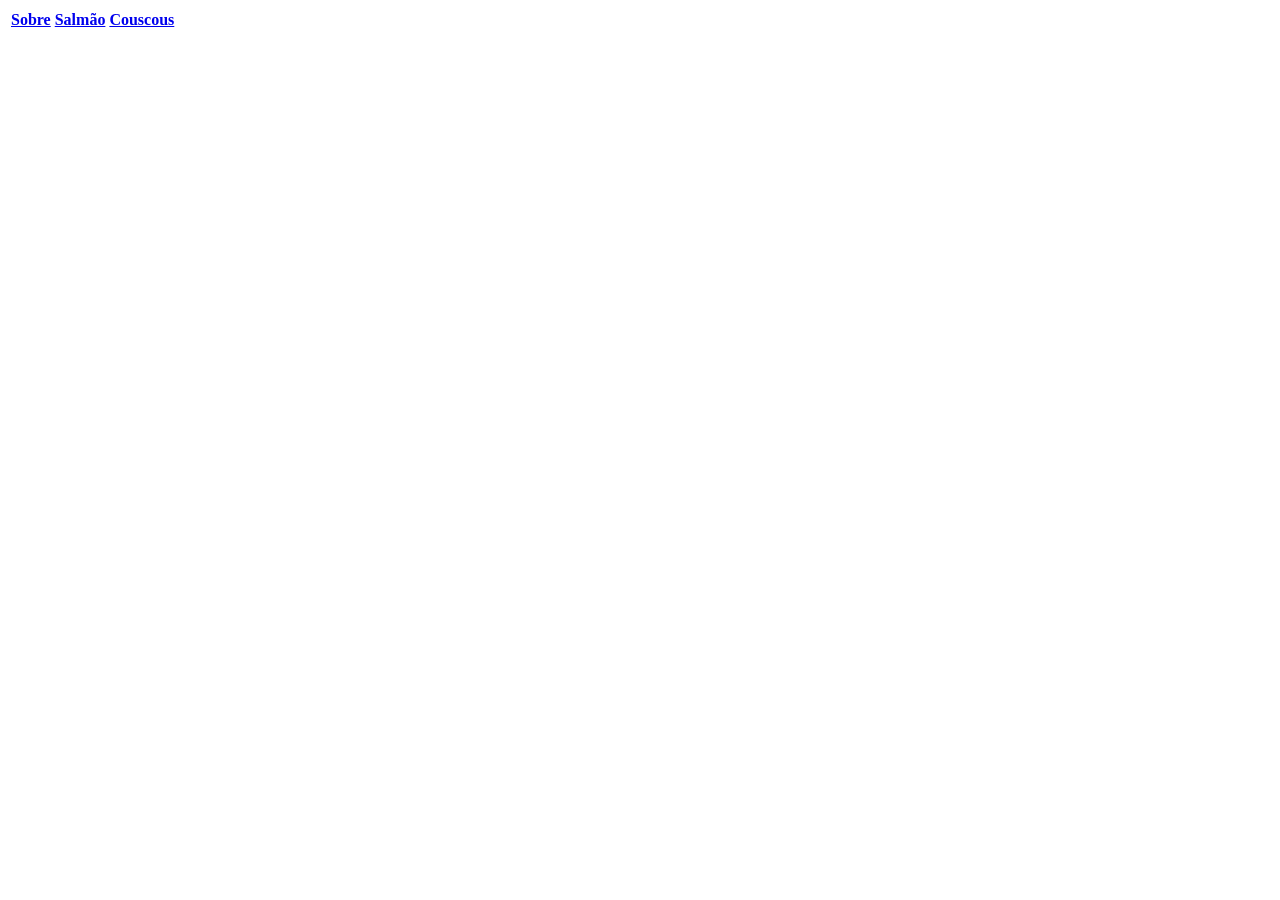
==== index.html @ 0a40d71f "Versão 1 Teste da versão 1" ====
<!DOCTYPE html>
<html>
<head>
    <meta charset="UTF-8">
    <title> Index</title>

</head>
<body>

<table>
    <tr>
        <th>
    <a href="about.html"> Sobre</a>
        </th>
        <th>
    <a href="recipes/salmon.html">Salmão</a>
        </th>
        <th>
    <a href="recipes/pasta/couscous.html"> Couscous</a>
        </th>
    </tr>
</table>

</body>
</html>
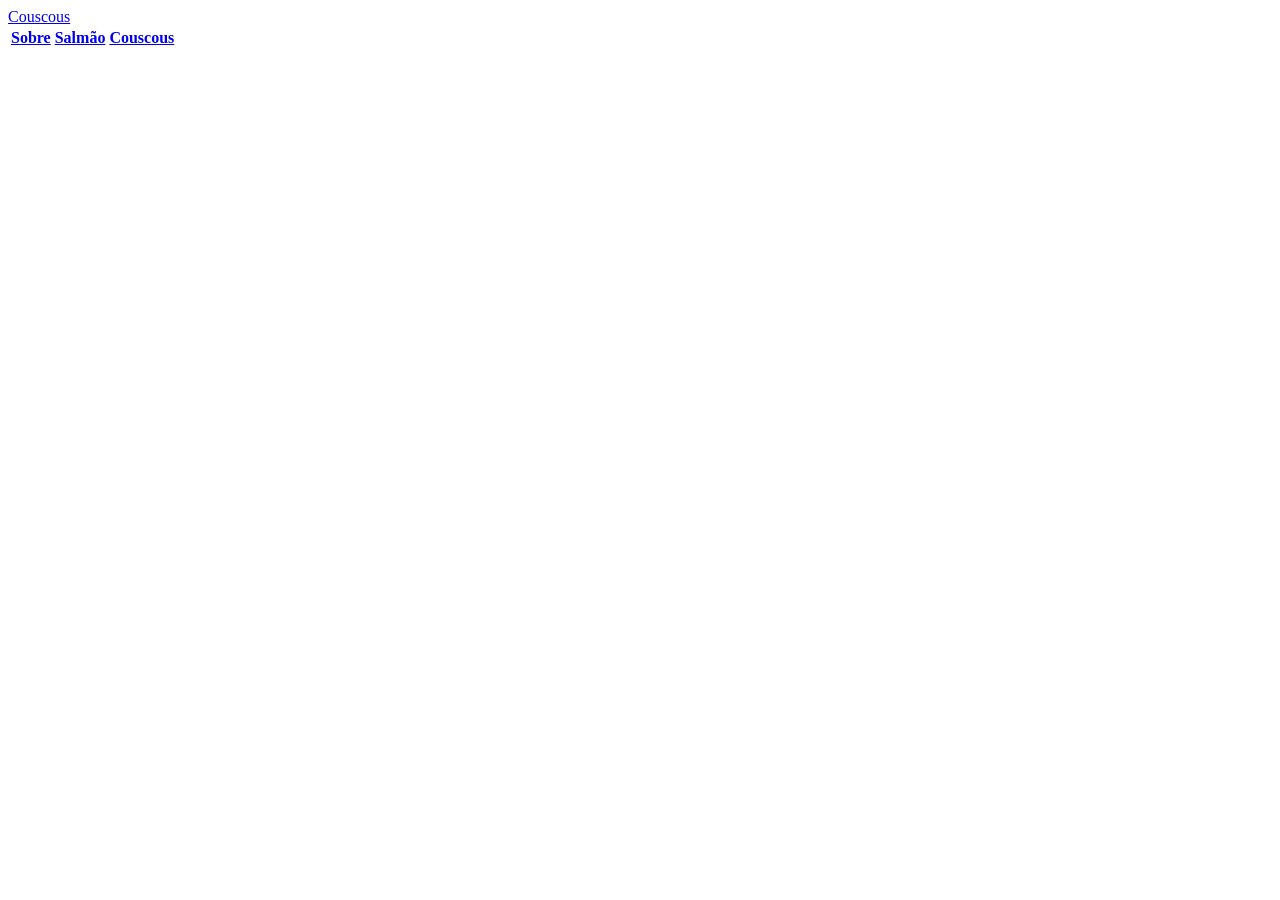
==== commit 2572ed3f: "Versão 2 Versão 2 do teste do GitHub" ====
--- a/index.html
+++ b/index.html
@@ -18,6 +18,9 @@
         <th>
     <a href="recipes/pasta/couscous.html"> Couscous</a>
         </th>
+        <a href="recipes/pasta/linguine.html"> Couscous</a>
+    </th>
+
     </tr>
 </table>
 
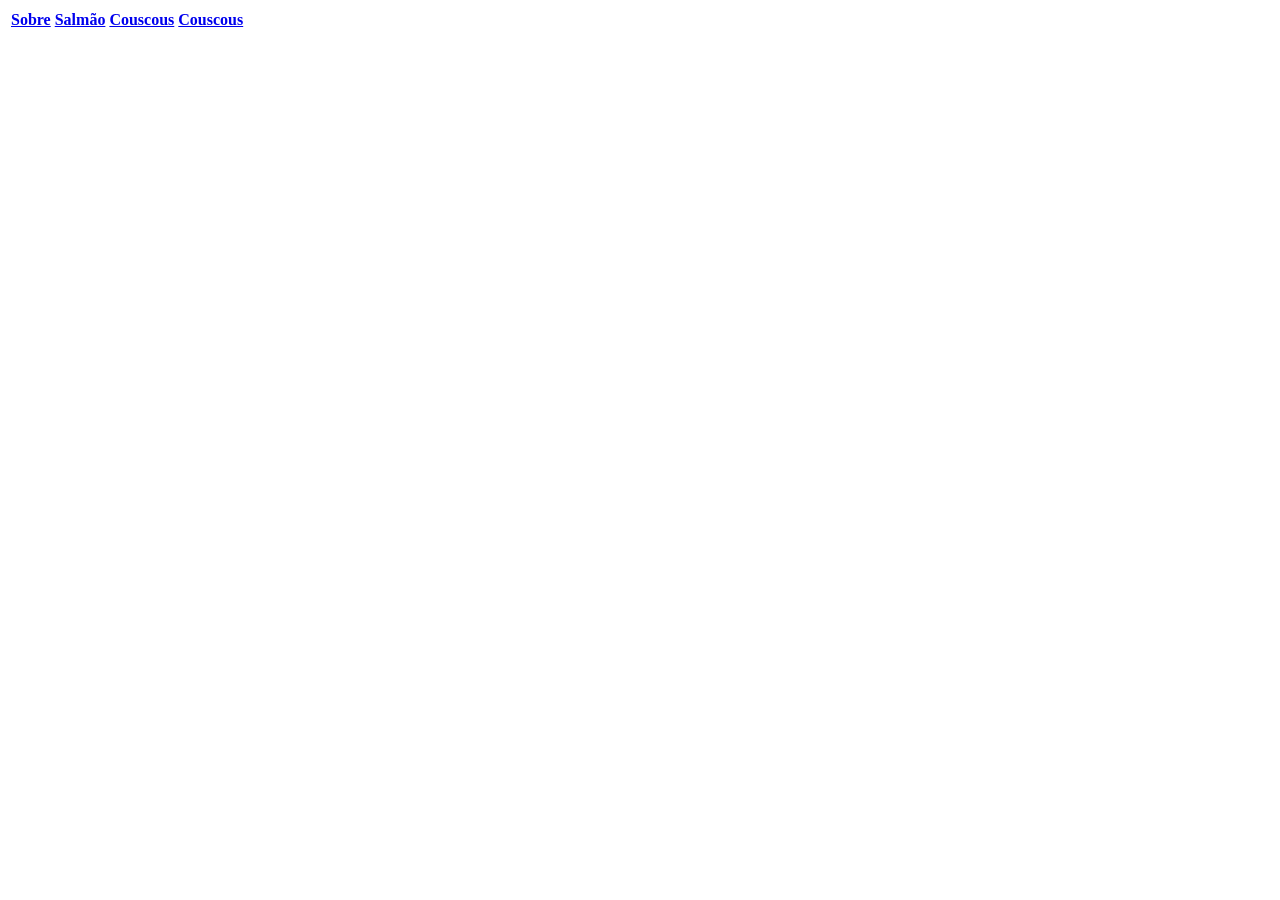
==== commit 071ab1c0: "Versão 3 Versão 3 do teste do GitHub" ====
--- a/index.html
+++ b/index.html
@@ -18,6 +18,7 @@
         <th>
     <a href="recipes/pasta/couscous.html"> Couscous</a>
         </th>
+        <th>
         <a href="recipes/pasta/linguine.html"> Couscous</a>
     </th>
 
@@ -25,4 +26,4 @@
 </table>
 
 </body>
-</html>+</html>
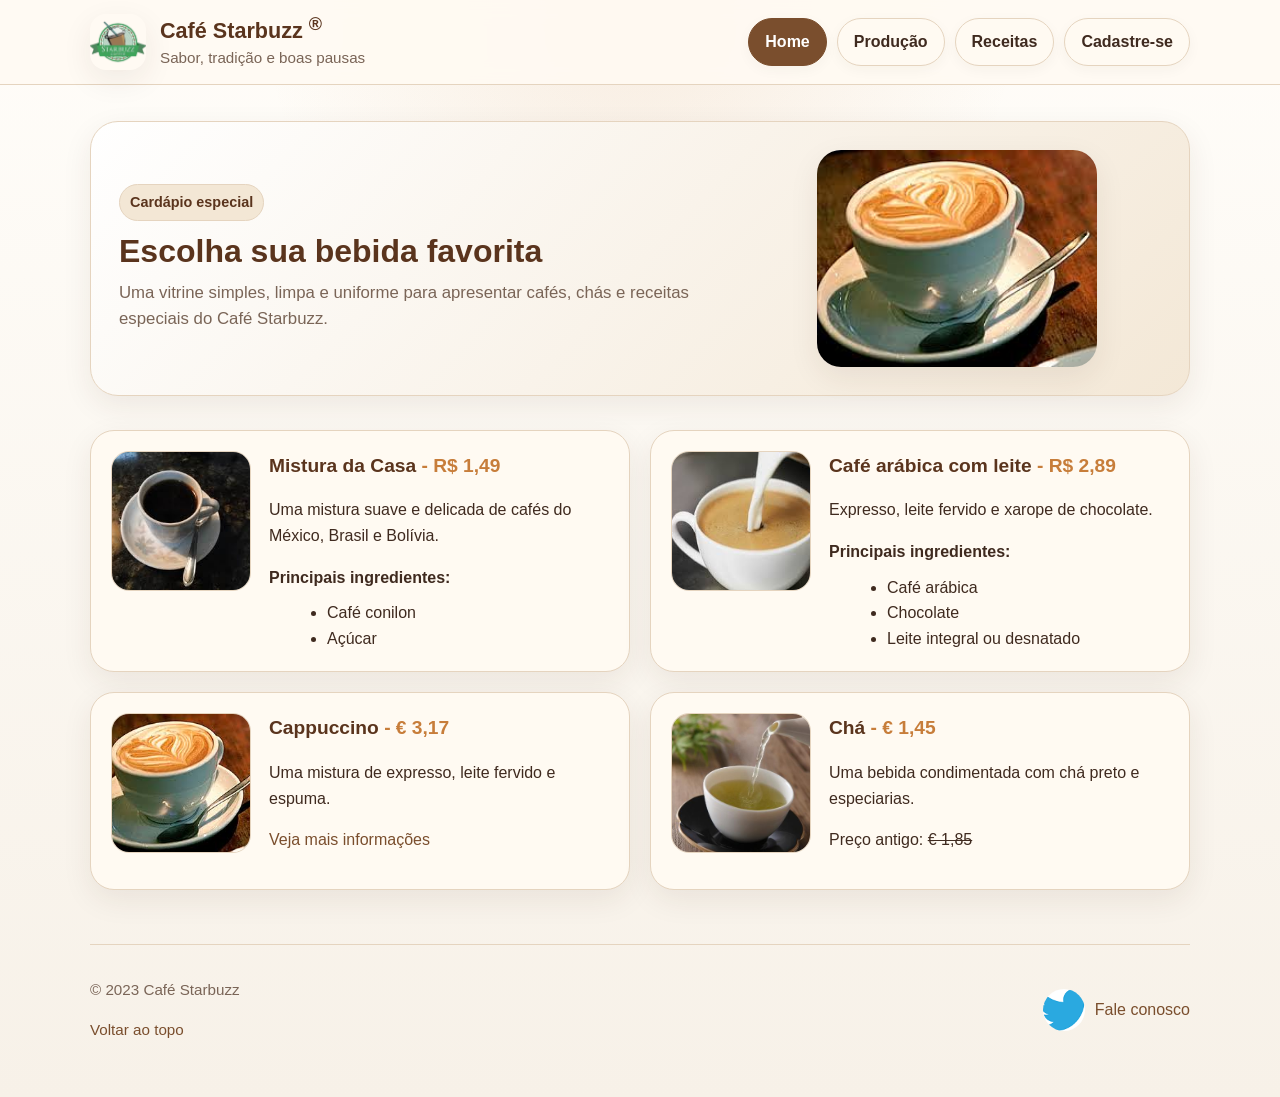
==== commit e46b73a4: "Add files via upload" ====
--- a/index.html
+++ b/index.html
@@ -1,29 +1,105 @@
-<!DOCTYPE html>
-<html>
-<head>
-    <meta charset="UTF-8">
-    <title> Index</title>
-
-</head>
-<body>
-
-<table>
-    <tr>
-        <th>
-    <a href="about.html"> Sobre</a>
-        </th>
-        <th>
-    <a href="recipes/salmon.html">Salmão</a>
-        </th>
-        <th>
-    <a href="recipes/pasta/couscous.html"> Couscous</a>
-        </th>
-        <th>
-        <a href="recipes/pasta/linguine.html"> Couscous</a>
-    </th>
-
-    </tr>
-</table>
-
-</body>
-</html>
+<!DOCTYPE html>
+<html lang="pt-br">
+<head>
+  <meta charset="UTF-8">
+  <meta name="viewport" content="width=device-width, initial-scale=1.0">
+  <title>Café Starbuzz</title>
+  <link rel="stylesheet" href="css/style.css">
+</head>
+<body id="topo">
+  <header class="site-header">
+    <div class="container nav">
+      <div class="brand">
+        <img class="brand__logo" src="imagens/logo.png" alt="Logo Café Starbuzz">
+        <div>
+          <h1 class="brand__title">Café Starbuzz <sup>&reg;</sup></h1>
+          <p class="brand__subtitle">Sabor, tradição e boas pausas</p>
+        </div>
+      </div>
+      <nav aria-label="Principal">
+        <ul class="menu">
+          <li><a class="active" href="index.html">Home</a></li>
+          <li><a href="producao.html">Produção</a></li>
+          <li><a href="capuccino.html">Receitas</a></li>
+          <li><a href="cadastreSe.html">Cadastre-se</a></li>
+        </ul>
+      </nav>
+    </div>
+  </header>
+
+  <main>
+    <section class="hero">
+      <div class="container hero__panel">
+        <div>
+          <span class="badge">Cardápio especial</span>
+          <h2 class="section-title" style="margin-top:12px;">Escolha sua bebida favorita</h2>
+          <p>Uma vitrine simples, limpa e uniforme para apresentar cafés, chás e receitas especiais do Café Starbuzz.</p>
+        </div>
+        <img class="hero__image" src="imagens/cappuccino.jpg" alt="Cappuccino servido em xícara">
+      </div>
+    </section>
+
+    <section class="section">
+      <div class="container cards">
+        <article class="card product">
+          <img class="product__image" src="imagens/cafe.jpg" alt="Mistura da casa">
+          <div>
+            <h3 class="product__title">Mistura da Casa <span class="product__price">- R$ 1,49</span></h3>
+            <p>Uma mistura suave e delicada de cafés do México, Brasil e Bolívia.</p>
+            <strong>Principais ingredientes:</strong>
+            <ul class="product__list">
+              <li>Café conilon</li>
+              <li>Açúcar</li>
+            </ul>
+          </div>
+        </article>
+
+        <article class="card product">
+          <img class="product__image" src="imagens/cafecomleite.jpg" alt="Café arábica com leite">
+          <div>
+            <h3 class="product__title">Café arábica com leite <span class="product__price">- R$ 2,89</span></h3>
+            <p>Expresso, leite fervido e xarope de chocolate.</p>
+            <strong>Principais ingredientes:</strong>
+            <ul class="product__list">
+              <li>Café arábica</li>
+              <li>Chocolate</li>
+              <li>Leite integral ou desnatado</li>
+            </ul>
+          </div>
+        </article>
+
+        <article class="card product">
+          <img class="product__image" src="imagens/cappuccino.jpg" alt="Cappuccino">
+          <div>
+            <h3 class="product__title">Cappuccino <span class="product__price">- € 3,17</span></h3>
+            <p>Uma mistura de expresso, leite fervido e espuma.</p>
+            <p><a href="capuccino.html">Veja mais informações</a></p>
+          </div>
+        </article>
+
+        <article class="card product">
+          <img class="product__image" src="imagens/cha.jpg" alt="Chá">
+          <div>
+            <h3 class="product__title">Chá <span class="product__price">- € 1,45</span></h3>
+            <p>Uma bebida condimentada com chá preto e especiarias.</p>
+            <p>Preço antigo: <s>€ 1,85</s></p>
+          </div>
+        </article>
+      </div>
+    </section>
+  </main>
+
+  <footer class="site-footer">
+    <div class="container footer-card">
+      <div>
+        <p class="note">© 2023 Café Starbuzz</p>
+        <p class="note"><a href="#topo">Voltar ao topo</a></p>
+      </div>
+      <a class="footer-social" target="_blank" rel="noopener" href="https://twitter.com/IFRSOficial">
+        <img src="imagens/Twitter_logo_2012.png" alt="Twitter">
+        <span>Fale conosco</span>
+      </a>
+    </div>
+  </footer>
+</body>
+</html>
--- a/css/style.css
+++ b/css/style.css
@@ -0,0 +1,85 @@
+:root{
+    --bg: #f7f1e8;
+    --surface: #fffaf2;
+    --surface-2: #f3e7d5;
+    --text: #3f2a1f;
+    --muted: #7a6557;
+    --primary: #7a4e2d;
+    --primary-dark: #5a341d;
+    --accent: #c77d3a;
+    --border: #e5d4bf;
+    --shadow: 0 10px 30px rgba(63, 42, 31, 0.08);
+}
+*{box-sizing:border-box}
+html{scroll-behavior:smooth}
+body{
+    margin:0;
+    font-family:Arial,Helvetica,sans-serif;
+    color:var(--text);
+    background:radial-gradient(circle at top, rgba(199,125,58,0.12), transparent 30%), linear-gradient(180deg,#fffdf9 0%,var(--bg) 100%);
+    line-height:1.6;
+}
+img{max-width:100%;display:block}
+a{color:var(--primary);text-decoration:none}
+a:hover{text-decoration:underline}
+.container{width:min(1100px, calc(100% - 32px));margin:0 auto}
+.site-header{position:sticky;top:0;z-index:10;background:rgba(255,250,242,.92);backdrop-filter:blur(10px);border-bottom:1px solid var(--border)}
+.nav{display:flex;align-items:center;justify-content:space-between;gap:24px;padding:14px 0}
+.brand{display:flex;align-items:center;gap:14px;min-width:0}
+.brand__logo{width:56px;height:56px;border-radius:16px;object-fit:cover;box-shadow:var(--shadow);flex:0 0 auto}
+.brand__title{margin:0;font-size:1.35rem;color:var(--primary-dark);line-height:1.2}
+.brand__subtitle{margin:2px 0 0;color:var(--muted);font-size:.95rem}
+.menu{display:flex;flex-wrap:wrap;gap:10px;list-style:none;padding:0;margin:0}
+.menu a{display:inline-block;padding:10px 16px;border-radius:999px;background:var(--surface);border:1px solid var(--border);color:var(--text);font-weight:700;box-shadow:0 4px 14px rgba(63,42,31,.04)}
+.menu a:hover,.menu a.active{background:var(--primary);border-color:var(--primary);color:#fff;text-decoration:none}
+.hero{padding:36px 0 8px}
+.hero__panel{display:grid;grid-template-columns:1.2fr .8fr;gap:24px;align-items:center;background:linear-gradient(135deg, rgba(255,255,255,.94), rgba(243,231,213,.95));border:1px solid var(--border);border-radius:28px;box-shadow:var(--shadow);padding:28px}
+.hero h1,.hero h2,.section-title{margin:0 0 10px;line-height:1.15;color:var(--primary-dark)}
+.hero p{margin:0;color:var(--muted);font-size:1.05rem}
+.hero__image{justify-self:center;width:min(280px,100%);border-radius:24px;box-shadow:var(--shadow)}
+.section{padding:26px 0}
+.section-title{font-size:2rem}
+.section-subtitle{margin:0 0 18px;color:var(--muted)}
+.cards{display:grid;grid-template-columns:repeat(2,minmax(0,1fr));gap:20px}
+.card{background:var(--surface);border:1px solid var(--border);border-radius:24px;box-shadow:var(--shadow);padding:20px}
+.product{display:grid;grid-template-columns:140px 1fr;gap:18px;align-items:start}
+.product__image{width:140px;height:140px;object-fit:cover;border-radius:18px;border:1px solid var(--border)}
+.product__title{margin:0 0 8px;font-size:1.2rem;color:var(--primary-dark)}
+.product__price{color:var(--accent);font-weight:700}
+.product__list{margin:10px 0 0 18px}
+.badge{display:inline-block;padding:6px 10px;border-radius:999px;background:var(--surface-2);border:1px solid var(--border);color:var(--primary-dark);font-size:.9rem;font-weight:700}
+.table-wrap{overflow-x:auto;background:var(--surface);border:1px solid var(--border);border-radius:24px;box-shadow:var(--shadow);padding:8px}
+table{width:100%;border-collapse:collapse;min-width:760px}
+caption{caption-side:top;text-align:left;padding:14px 12px 18px;font-size:1.15rem;font-weight:700;color:var(--primary-dark)}
+th,td{border:1px solid var(--border);padding:12px 10px;text-align:center}
+th{background:#f4e6d8;color:var(--primary-dark)}
+tbody tr:nth-child(even) td{background:#fffdf9}
+.form-card{max-width:760px;margin:0 auto}
+form{display:grid;gap:16px}
+.field-grid{display:grid;gap:14px;grid-template-columns:repeat(2,minmax(0,1fr))}
+.field{display:grid;gap:8px}
+label{font-weight:700;color:var(--primary-dark)}
+input[type="text"],input[type="email"],input[type="date"],select,textarea{width:100%;padding:12px 14px;border:1px solid var(--border);border-radius:14px;background:#fff;color:var(--text);font:inherit}
+textarea{resize:vertical;min-height:120px}
+fieldset{border:1px solid var(--border);border-radius:16px;padding:14px}
+legend{padding:0 8px;font-weight:700;color:var(--primary-dark)}
+.inline-options{display:flex;flex-wrap:wrap;gap:12px 18px;align-items:center}
+.actions{display:flex;gap:12px;flex-wrap:wrap}
+button,input[type="submit"],input[type="reset"]{border:none;border-radius:999px;padding:12px 20px;font:inherit;font-weight:700;cursor:pointer}
+.btn-primary{background:var(--primary);color:#fff}
+.btn-secondary{background:#d1c5b8;color:var(--text)}
+.site-footer{padding:28px 0 40px;color:var(--muted)}
+.footer-card{display:flex;justify-content:space-between;align-items:center;gap:16px;border-top:1px solid var(--border);padding-top:18px}
+.footer-social{display:inline-flex;align-items:center;gap:10px}
+.footer-social img{width:42px;height:42px;border-radius:50%;object-fit:cover}
+.note{color:var(--muted);font-size:.95rem}
+@media (max-width:820px){
+  .hero__panel,.cards,.field-grid,.product{grid-template-columns:1fr}
+  .nav,.footer-card{flex-direction:column;align-items:flex-start}
+  .menu{width:100%}
+}
+@media (max-width:520px){
+  .container{width:min(100% - 20px, 1100px)}
+  .hero{padding-top:18px}
+  .hero__panel,.card{border-radius:20px}
+}
